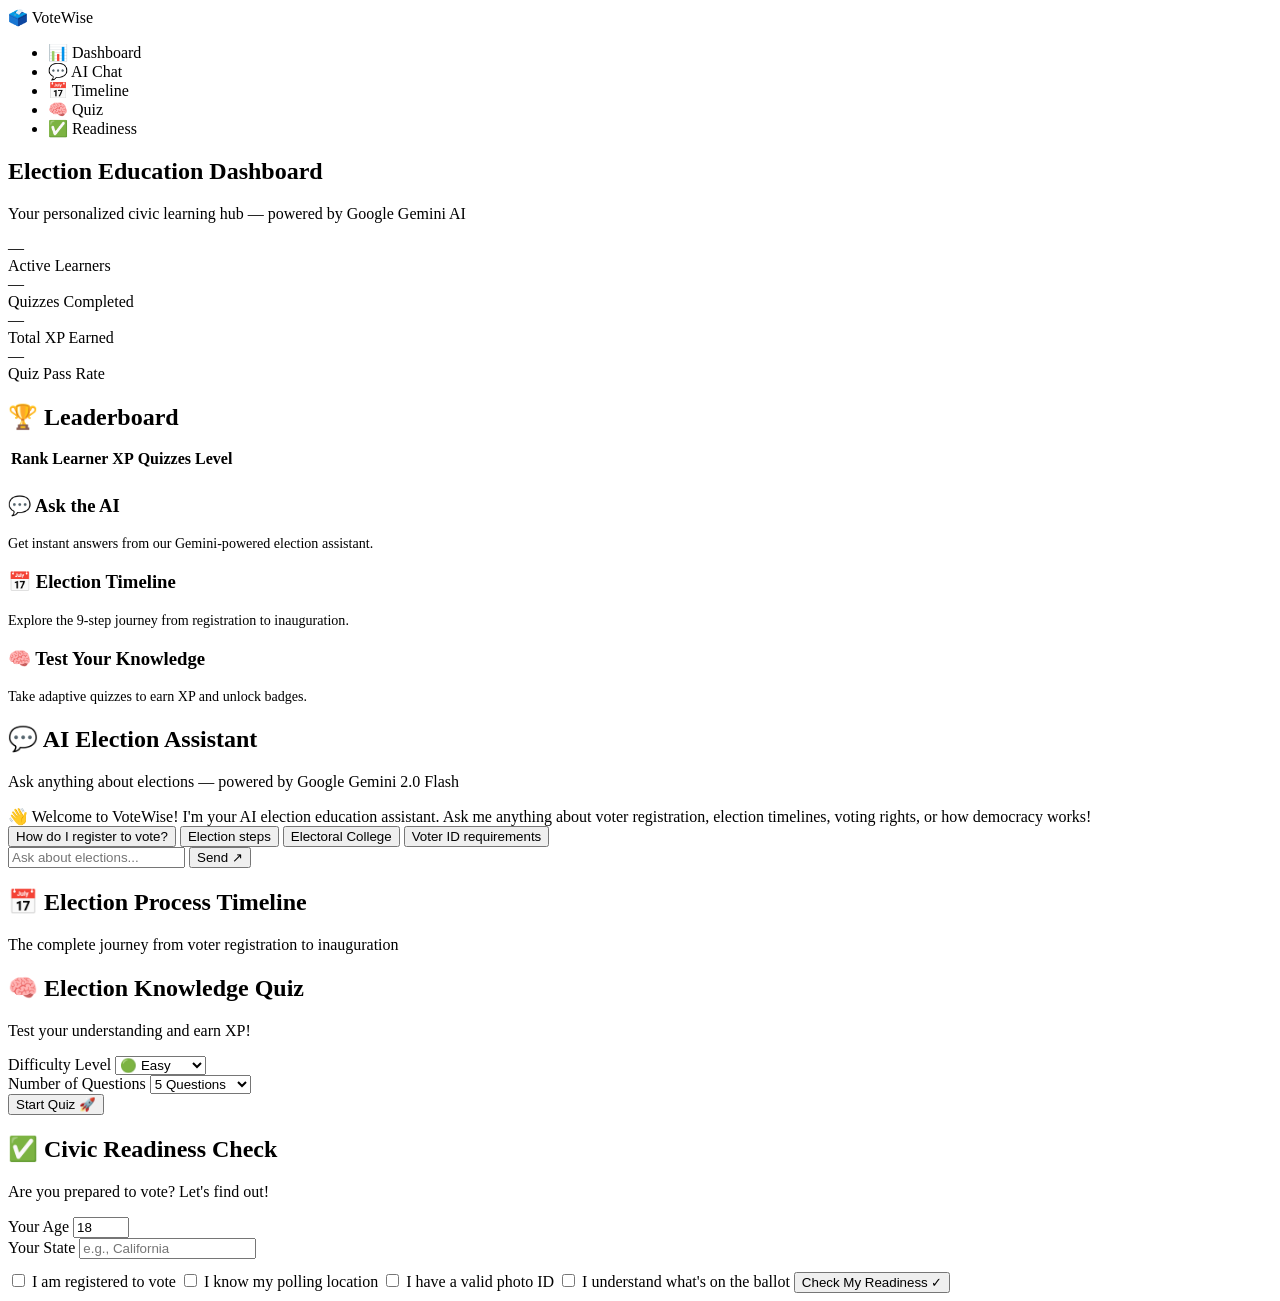
==== frontend/index.html @ 8c298e23 "feat: VoteWise v1.0 — AI Election Education Platform with 9 Google Cloud services" ====
<!DOCTYPE html>
<html lang="en">
<head>
    <meta charset="UTF-8">
    <meta name="viewport" content="width=device-width, initial-scale=1.0">
    <meta name="description" content="VoteWise — AI-powered election process education platform. Learn about voter registration, election timelines, and civic participation.">
    <meta name="theme-color" content="#030712">
    <title>VoteWise — AI Election Education Platform</title>
    <link rel="preconnect" href="https://fonts.googleapis.com">
    <link rel="preconnect" href="https://fonts.gstatic.com" crossorigin>
    <link href="https://fonts.googleapis.com/css2?family=Inter:wght@400;500;600;700;800;900&display=swap" rel="stylesheet">
    <link rel="stylesheet" href="/static/css/style.css">
</head>
<body>
    <!-- Particle Canvas -->
    <canvas id="particle-canvas" style="position:fixed;inset:0;z-index:0;pointer-events:none"></canvas>

    <div class="app-container">
        <!-- Navigation -->
        <nav class="nav-header" role="navigation" aria-label="Main navigation">
            <div class="nav-brand">
                <span>🗳️</span>
                <span>VoteWise</span>
            </div>
            <ul class="nav-tabs" role="tablist">
                <li class="nav-tab active" role="tab" data-section="dashboard" tabindex="0" aria-selected="true">📊 Dashboard</li>
                <li class="nav-tab" role="tab" data-section="chat" tabindex="0" aria-selected="false">💬 AI Chat</li>
                <li class="nav-tab" role="tab" data-section="timeline" tabindex="0" aria-selected="false">📅 Timeline</li>
                <li class="nav-tab" role="tab" data-section="quiz" tabindex="0" aria-selected="false">🧠 Quiz</li>
                <li class="nav-tab" role="tab" data-section="readiness" tabindex="0" aria-selected="false">✅ Readiness</li>
            </ul>
        </nav>

        <!-- ═══ Dashboard ═══ -->
        <section id="dashboard" class="section active" role="tabpanel" aria-label="Dashboard">
            <div class="section-header">
                <h1 class="section-title"><span class="gradient-text">Election Education Dashboard</span></h1>
                <p class="section-subtitle">Your personalized civic learning hub — powered by Google Gemini AI</p>
            </div>

            <div class="stats-grid" id="stats-grid">
                <div class="stat-card"><div class="stat-value" id="stat-users">—</div><div class="stat-label">Active Learners</div></div>
                <div class="stat-card"><div class="stat-value" id="stat-quizzes">—</div><div class="stat-label">Quizzes Completed</div></div>
                <div class="stat-card"><div class="stat-value" id="stat-xp">—</div><div class="stat-label">Total XP Earned</div></div>
                <div class="stat-card"><div class="stat-value" id="stat-pass-rate">—</div><div class="stat-label">Quiz Pass Rate</div></div>
            </div>

            <div class="glass-card" style="margin-bottom:1.5rem">
                <h2 style="margin-bottom:1rem">🏆 Leaderboard</h2>
                <table class="leaderboard-table" id="leaderboard-table">
                    <thead><tr><th>Rank</th><th>Learner</th><th>XP</th><th>Quizzes</th><th>Level</th></tr></thead>
                    <tbody id="leaderboard-body"></tbody>
                </table>
            </div>

            <div class="stats-grid">
                <div class="card" style="cursor:pointer" onclick="switchTab('chat')">
                    <h3>💬 Ask the AI</h3>
                    <p style="color:var(--text-2);margin-top:0.5rem;font-size:0.88rem">Get instant answers from our Gemini-powered election assistant.</p>
                </div>
                <div class="card" style="cursor:pointer" onclick="switchTab('timeline')">
                    <h3>📅 Election Timeline</h3>
                    <p style="color:var(--text-2);margin-top:0.5rem;font-size:0.88rem">Explore the 9-step journey from registration to inauguration.</p>
                </div>
                <div class="card" style="cursor:pointer" onclick="switchTab('quiz')">
                    <h3>🧠 Test Your Knowledge</h3>
                    <p style="color:var(--text-2);margin-top:0.5rem;font-size:0.88rem">Take adaptive quizzes to earn XP and unlock badges.</p>
                </div>
            </div>
        </section>

        <!-- ═══ AI Chat ═══ -->
        <section id="chat" class="section" role="tabpanel" aria-label="AI Chat">
            <div class="section-header">
                <h1 class="section-title"><span class="gradient-text">💬 AI Election Assistant</span></h1>
                <p class="section-subtitle">Ask anything about elections — powered by Google Gemini 2.0 Flash</p>
            </div>
            <div class="chat-container">
                <div class="chat-messages" id="chat-messages" role="log" aria-live="polite">
                    <div class="chat-message system">👋 Welcome to VoteWise! I'm your AI election education assistant. Ask me anything about voter registration, election timelines, voting rights, or how democracy works!</div>
                </div>
                <div class="suggestions-bar" id="suggestions-bar">
                    <button class="suggestion-chip" onclick="sendSuggestion('How do I register to vote?')">How do I register to vote?</button>
                    <button class="suggestion-chip" onclick="sendSuggestion('What are the steps in an election?')">Election steps</button>
                    <button class="suggestion-chip" onclick="sendSuggestion('How does the Electoral College work?')">Electoral College</button>
                    <button class="suggestion-chip" onclick="sendSuggestion('What ID do I need to vote?')">Voter ID requirements</button>
                </div>
                <div class="chat-input-area">
                    <input type="text" class="chat-input" id="chat-input" placeholder="Ask about elections..." aria-label="Type your question" autocomplete="off">
                    <button class="btn btn-primary" id="chat-send-btn" onclick="sendMessage()" aria-label="Send message">Send ↗</button>
                </div>
            </div>
        </section>

        <!-- ═══ Timeline ═══ -->
        <section id="timeline" class="section" role="tabpanel" aria-label="Election Timeline">
            <div class="section-header">
                <h1 class="section-title"><span class="gradient-text">📅 Election Process Timeline</span></h1>
                <p class="section-subtitle">The complete journey from voter registration to inauguration</p>
            </div>
            <div class="timeline-grid" id="timeline-grid" role="list"></div>
        </section>

        <!-- ═══ Quiz ═══ -->
        <section id="quiz" class="section" role="tabpanel" aria-label="Quiz">
            <div class="section-header">
                <h1 class="section-title"><span class="gradient-text">🧠 Election Knowledge Quiz</span></h1>
                <p class="section-subtitle">Test your understanding and earn XP!</p>
            </div>
            <div id="quiz-setup">
                <div class="quiz-setup">
                    <div class="form-group">
                        <label class="form-label" for="quiz-difficulty">Difficulty Level</label>
                        <select class="form-select" id="quiz-difficulty">
                            <option value="easy">🟢 Easy</option>
                            <option value="medium">🟡 Medium</option>
                            <option value="hard">🔴 Hard</option>
                        </select>
                    </div>
                    <div class="form-group">
                        <label class="form-label" for="quiz-count">Number of Questions</label>
                        <select class="form-select" id="quiz-count">
                            <option value="5">5 Questions</option>
                            <option value="10">10 Questions</option>
                        </select>
                    </div>
                    <div class="form-group" style="justify-content:flex-end">
                        <button class="btn btn-primary" onclick="startQuiz()">Start Quiz 🚀</button>
                    </div>
                </div>
            </div>
            <div id="quiz-active" style="display:none"><div class="quiz-question-card" id="quiz-question-card"></div></div>
            <div id="quiz-results" style="display:none"><div class="quiz-question-card result-card" id="quiz-result-card"></div></div>
        </section>

        <!-- ═══ Readiness ═══ -->
        <section id="readiness" class="section" role="tabpanel" aria-label="Civic Readiness">
            <div class="section-header">
                <h1 class="section-title"><span class="gradient-text">✅ Civic Readiness Check</span></h1>
                <p class="section-subtitle">Are you prepared to vote? Let's find out!</p>
            </div>
            <div class="glass-card">
                <div class="readiness-form" id="readiness-form">
                    <div class="form-group">
                        <label class="form-label" for="readiness-age">Your Age</label>
                        <input type="number" class="form-input" id="readiness-age" value="18" min="16" max="120">
                    </div>
                    <div class="form-group">
                        <label class="form-label" for="readiness-state">Your State</label>
                        <input type="text" class="form-input" id="readiness-state" placeholder="e.g., California">
                    </div>
                    <label class="checkbox-group"><input type="checkbox" id="readiness-registered"> I am registered to vote</label>
                    <label class="checkbox-group"><input type="checkbox" id="readiness-polling"> I know my polling location</label>
                    <label class="checkbox-group"><input type="checkbox" id="readiness-id"> I have a valid photo ID</label>
                    <label class="checkbox-group"><input type="checkbox" id="readiness-ballot"> I understand what's on the ballot</label>
                    <button class="btn btn-primary" onclick="checkReadiness()" style="margin-top:0.85rem">Check My Readiness ✓</button>
                </div>
                <div class="readiness-result" id="readiness-result" style="display:none"></div>
            </div>
        </section>
    </div>

    <script src="/static/js/app.js"></script>
</body>
</html>
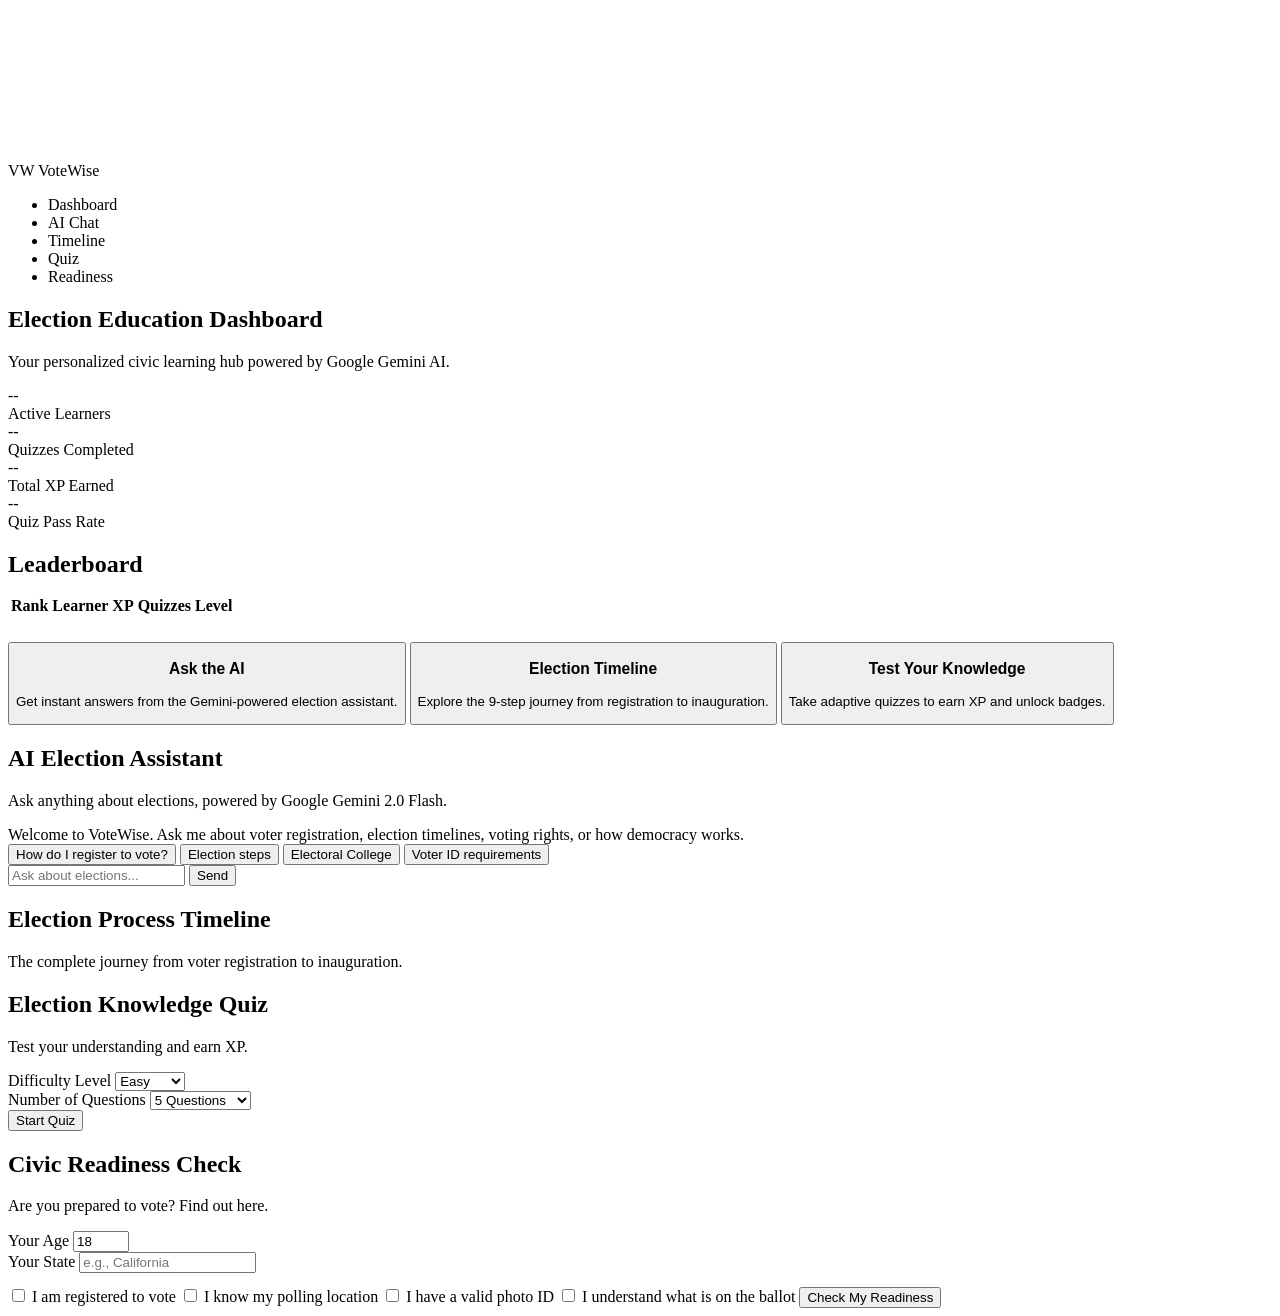
==== commit 365c1d99: "Improve security hardening and quality coverage" ====
--- a/frontend/index.html
+++ b/frontend/index.html
@@ -3,50 +3,47 @@
 <head>
     <meta charset="UTF-8">
     <meta name="viewport" content="width=device-width, initial-scale=1.0">
-    <meta name="description" content="VoteWise — AI-powered election process education platform. Learn about voter registration, election timelines, and civic participation.">
+    <meta name="description" content="VoteWise is an AI-powered election process education platform for voter registration, election timelines, and civic participation.">
     <meta name="theme-color" content="#030712">
-    <title>VoteWise — AI Election Education Platform</title>
+    <title>VoteWise - AI Election Education Platform</title>
     <link rel="preconnect" href="https://fonts.googleapis.com">
     <link rel="preconnect" href="https://fonts.gstatic.com" crossorigin>
     <link href="https://fonts.googleapis.com/css2?family=Inter:wght@400;500;600;700;800;900&display=swap" rel="stylesheet">
     <link rel="stylesheet" href="/static/css/style.css">
 </head>
 <body>
-    <!-- Particle Canvas -->
-    <canvas id="particle-canvas" style="position:fixed;inset:0;z-index:0;pointer-events:none"></canvas>
+    <canvas id="particle-canvas" aria-hidden="true"></canvas>
 
     <div class="app-container">
-        <!-- Navigation -->
         <nav class="nav-header" role="navigation" aria-label="Main navigation">
             <div class="nav-brand">
-                <span>🗳️</span>
+                <span aria-hidden="true">VW</span>
                 <span>VoteWise</span>
             </div>
             <ul class="nav-tabs" role="tablist">
-                <li class="nav-tab active" role="tab" data-section="dashboard" tabindex="0" aria-selected="true">📊 Dashboard</li>
-                <li class="nav-tab" role="tab" data-section="chat" tabindex="0" aria-selected="false">💬 AI Chat</li>
-                <li class="nav-tab" role="tab" data-section="timeline" tabindex="0" aria-selected="false">📅 Timeline</li>
-                <li class="nav-tab" role="tab" data-section="quiz" tabindex="0" aria-selected="false">🧠 Quiz</li>
-                <li class="nav-tab" role="tab" data-section="readiness" tabindex="0" aria-selected="false">✅ Readiness</li>
+                <li class="nav-tab active" role="tab" data-section="dashboard" tabindex="0" aria-selected="true">Dashboard</li>
+                <li class="nav-tab" role="tab" data-section="chat" tabindex="0" aria-selected="false">AI Chat</li>
+                <li class="nav-tab" role="tab" data-section="timeline" tabindex="0" aria-selected="false">Timeline</li>
+                <li class="nav-tab" role="tab" data-section="quiz" tabindex="0" aria-selected="false">Quiz</li>
+                <li class="nav-tab" role="tab" data-section="readiness" tabindex="0" aria-selected="false">Readiness</li>
             </ul>
         </nav>
 
-        <!-- ═══ Dashboard ═══ -->
         <section id="dashboard" class="section active" role="tabpanel" aria-label="Dashboard">
             <div class="section-header">
                 <h1 class="section-title"><span class="gradient-text">Election Education Dashboard</span></h1>
-                <p class="section-subtitle">Your personalized civic learning hub — powered by Google Gemini AI</p>
+                <p class="section-subtitle">Your personalized civic learning hub powered by Google Gemini AI.</p>
             </div>
 
             <div class="stats-grid" id="stats-grid">
-                <div class="stat-card"><div class="stat-value" id="stat-users">—</div><div class="stat-label">Active Learners</div></div>
-                <div class="stat-card"><div class="stat-value" id="stat-quizzes">—</div><div class="stat-label">Quizzes Completed</div></div>
-                <div class="stat-card"><div class="stat-value" id="stat-xp">—</div><div class="stat-label">Total XP Earned</div></div>
-                <div class="stat-card"><div class="stat-value" id="stat-pass-rate">—</div><div class="stat-label">Quiz Pass Rate</div></div>
+                <div class="stat-card"><div class="stat-value" id="stat-users">--</div><div class="stat-label">Active Learners</div></div>
+                <div class="stat-card"><div class="stat-value" id="stat-quizzes">--</div><div class="stat-label">Quizzes Completed</div></div>
+                <div class="stat-card"><div class="stat-value" id="stat-xp">--</div><div class="stat-label">Total XP Earned</div></div>
+                <div class="stat-card"><div class="stat-value" id="stat-pass-rate">--</div><div class="stat-label">Quiz Pass Rate</div></div>
             </div>
 
             <div class="glass-card" style="margin-bottom:1.5rem">
-                <h2 style="margin-bottom:1rem">🏆 Leaderboard</h2>
+                <h2 style="margin-bottom:1rem">Leaderboard</h2>
                 <table class="leaderboard-table" id="leaderboard-table">
                     <thead><tr><th>Rank</th><th>Learner</th><th>XP</th><th>Quizzes</th><th>Level</th></tr></thead>
                     <tbody id="leaderboard-body"></tbody>
@@ -54,67 +51,64 @@
             </div>
 
             <div class="stats-grid">
-                <div class="card" style="cursor:pointer" onclick="switchTab('chat')">
-                    <h3>💬 Ask the AI</h3>
-                    <p style="color:var(--text-2);margin-top:0.5rem;font-size:0.88rem">Get instant answers from our Gemini-powered election assistant.</p>
+                <button class="card action-card" type="button" data-action="switch:chat">
+                    <h3>Ask the AI</h3>
+                    <p>Get instant answers from the Gemini-powered election assistant.</p>
+                </button>
+                <button class="card action-card" type="button" data-action="switch:timeline">
+                    <h3>Election Timeline</h3>
+                    <p>Explore the 9-step journey from registration to inauguration.</p>
+                </button>
+                <button class="card action-card" type="button" data-action="switch:quiz">
+                    <h3>Test Your Knowledge</h3>
+                    <p>Take adaptive quizzes to earn XP and unlock badges.</p>
+                </button>
+            </div>
+        </section>
+
+        <section id="chat" class="section" role="tabpanel" aria-label="AI Chat">
+            <div class="section-header">
+                <h1 class="section-title"><span class="gradient-text">AI Election Assistant</span></h1>
+                <p class="section-subtitle">Ask anything about elections, powered by Google Gemini 2.0 Flash.</p>
+            </div>
+            <div class="chat-container">
+                <div class="chat-messages" id="chat-messages" role="log" aria-live="polite">
+                    <div class="chat-message system">Welcome to VoteWise. Ask me about voter registration, election timelines, voting rights, or how democracy works.</div>
                 </div>
-                <div class="card" style="cursor:pointer" onclick="switchTab('timeline')">
-                    <h3>📅 Election Timeline</h3>
-                    <p style="color:var(--text-2);margin-top:0.5rem;font-size:0.88rem">Explore the 9-step journey from registration to inauguration.</p>
+                <div class="suggestions-bar" id="suggestions-bar">
+                    <button class="suggestion-chip" type="button" data-action="suggestion" data-suggestion="How do I register to vote?">How do I register to vote?</button>
+                    <button class="suggestion-chip" type="button" data-action="suggestion" data-suggestion="What are the steps in an election?">Election steps</button>
+                    <button class="suggestion-chip" type="button" data-action="suggestion" data-suggestion="How does the Electoral College work?">Electoral College</button>
+                    <button class="suggestion-chip" type="button" data-action="suggestion" data-suggestion="What ID do I need to vote?">Voter ID requirements</button>
                 </div>
-                <div class="card" style="cursor:pointer" onclick="switchTab('quiz')">
-                    <h3>🧠 Test Your Knowledge</h3>
-                    <p style="color:var(--text-2);margin-top:0.5rem;font-size:0.88rem">Take adaptive quizzes to earn XP and unlock badges.</p>
+                <div class="chat-input-area">
+                    <input type="text" class="chat-input" id="chat-input" placeholder="Ask about elections..." aria-label="Type your question" autocomplete="off">
+                    <button class="btn btn-primary" id="chat-send-btn" type="button" data-action="send-message" aria-label="Send message">Send</button>
                 </div>
             </div>
         </section>
 
-        <!-- ═══ AI Chat ═══ -->
-        <section id="chat" class="section" role="tabpanel" aria-label="AI Chat">
-            <div class="section-header">
-                <h1 class="section-title"><span class="gradient-text">💬 AI Election Assistant</span></h1>
-                <p class="section-subtitle">Ask anything about elections — powered by Google Gemini 2.0 Flash</p>
-            </div>
-            <div class="chat-container">
-                <div class="chat-messages" id="chat-messages" role="log" aria-live="polite">
-                    <div class="chat-message system">👋 Welcome to VoteWise! I'm your AI election education assistant. Ask me anything about voter registration, election timelines, voting rights, or how democracy works!</div>
-                </div>
-                <div class="suggestions-bar" id="suggestions-bar">
-                    <button class="suggestion-chip" onclick="sendSuggestion('How do I register to vote?')">How do I register to vote?</button>
-                    <button class="suggestion-chip" onclick="sendSuggestion('What are the steps in an election?')">Election steps</button>
-                    <button class="suggestion-chip" onclick="sendSuggestion('How does the Electoral College work?')">Electoral College</button>
-                    <button class="suggestion-chip" onclick="sendSuggestion('What ID do I need to vote?')">Voter ID requirements</button>
-                </div>
-                <div class="chat-input-area">
-                    <input type="text" class="chat-input" id="chat-input" placeholder="Ask about elections..." aria-label="Type your question" autocomplete="off">
-                    <button class="btn btn-primary" id="chat-send-btn" onclick="sendMessage()" aria-label="Send message">Send ↗</button>
-                </div>
-            </div>
-        </section>
-
-        <!-- ═══ Timeline ═══ -->
         <section id="timeline" class="section" role="tabpanel" aria-label="Election Timeline">
             <div class="section-header">
-                <h1 class="section-title"><span class="gradient-text">📅 Election Process Timeline</span></h1>
-                <p class="section-subtitle">The complete journey from voter registration to inauguration</p>
+                <h1 class="section-title"><span class="gradient-text">Election Process Timeline</span></h1>
+                <p class="section-subtitle">The complete journey from voter registration to inauguration.</p>
             </div>
             <div class="timeline-grid" id="timeline-grid" role="list"></div>
         </section>
 
-        <!-- ═══ Quiz ═══ -->
         <section id="quiz" class="section" role="tabpanel" aria-label="Quiz">
             <div class="section-header">
-                <h1 class="section-title"><span class="gradient-text">🧠 Election Knowledge Quiz</span></h1>
-                <p class="section-subtitle">Test your understanding and earn XP!</p>
+                <h1 class="section-title"><span class="gradient-text">Election Knowledge Quiz</span></h1>
+                <p class="section-subtitle">Test your understanding and earn XP.</p>
             </div>
             <div id="quiz-setup">
                 <div class="quiz-setup">
                     <div class="form-group">
                         <label class="form-label" for="quiz-difficulty">Difficulty Level</label>
                         <select class="form-select" id="quiz-difficulty">
-                            <option value="easy">🟢 Easy</option>
-                            <option value="medium">🟡 Medium</option>
-                            <option value="hard">🔴 Hard</option>
+                            <option value="easy">Easy</option>
+                            <option value="medium">Medium</option>
+                            <option value="hard">Hard</option>
                         </select>
                     </div>
                     <div class="form-group">
@@ -125,7 +119,7 @@
                         </select>
                     </div>
                     <div class="form-group" style="justify-content:flex-end">
-                        <button class="btn btn-primary" onclick="startQuiz()">Start Quiz 🚀</button>
+                        <button class="btn btn-primary" type="button" data-action="start-quiz">Start Quiz</button>
                     </div>
                 </div>
             </div>
@@ -133,11 +127,10 @@
             <div id="quiz-results" style="display:none"><div class="quiz-question-card result-card" id="quiz-result-card"></div></div>
         </section>
 
-        <!-- ═══ Readiness ═══ -->
         <section id="readiness" class="section" role="tabpanel" aria-label="Civic Readiness">
             <div class="section-header">
-                <h1 class="section-title"><span class="gradient-text">✅ Civic Readiness Check</span></h1>
-                <p class="section-subtitle">Are you prepared to vote? Let's find out!</p>
+                <h1 class="section-title"><span class="gradient-text">Civic Readiness Check</span></h1>
+                <p class="section-subtitle">Are you prepared to vote? Find out here.</p>
             </div>
             <div class="glass-card">
                 <div class="readiness-form" id="readiness-form">
@@ -152,8 +145,8 @@
                     <label class="checkbox-group"><input type="checkbox" id="readiness-registered"> I am registered to vote</label>
                     <label class="checkbox-group"><input type="checkbox" id="readiness-polling"> I know my polling location</label>
                     <label class="checkbox-group"><input type="checkbox" id="readiness-id"> I have a valid photo ID</label>
-                    <label class="checkbox-group"><input type="checkbox" id="readiness-ballot"> I understand what's on the ballot</label>
-                    <button class="btn btn-primary" onclick="checkReadiness()" style="margin-top:0.85rem">Check My Readiness ✓</button>
+                    <label class="checkbox-group"><input type="checkbox" id="readiness-ballot"> I understand what is on the ballot</label>
+                    <button class="btn btn-primary" type="button" data-action="check-readiness" style="margin-top:0.85rem">Check My Readiness</button>
                 </div>
                 <div class="readiness-result" id="readiness-result" style="display:none"></div>
             </div>
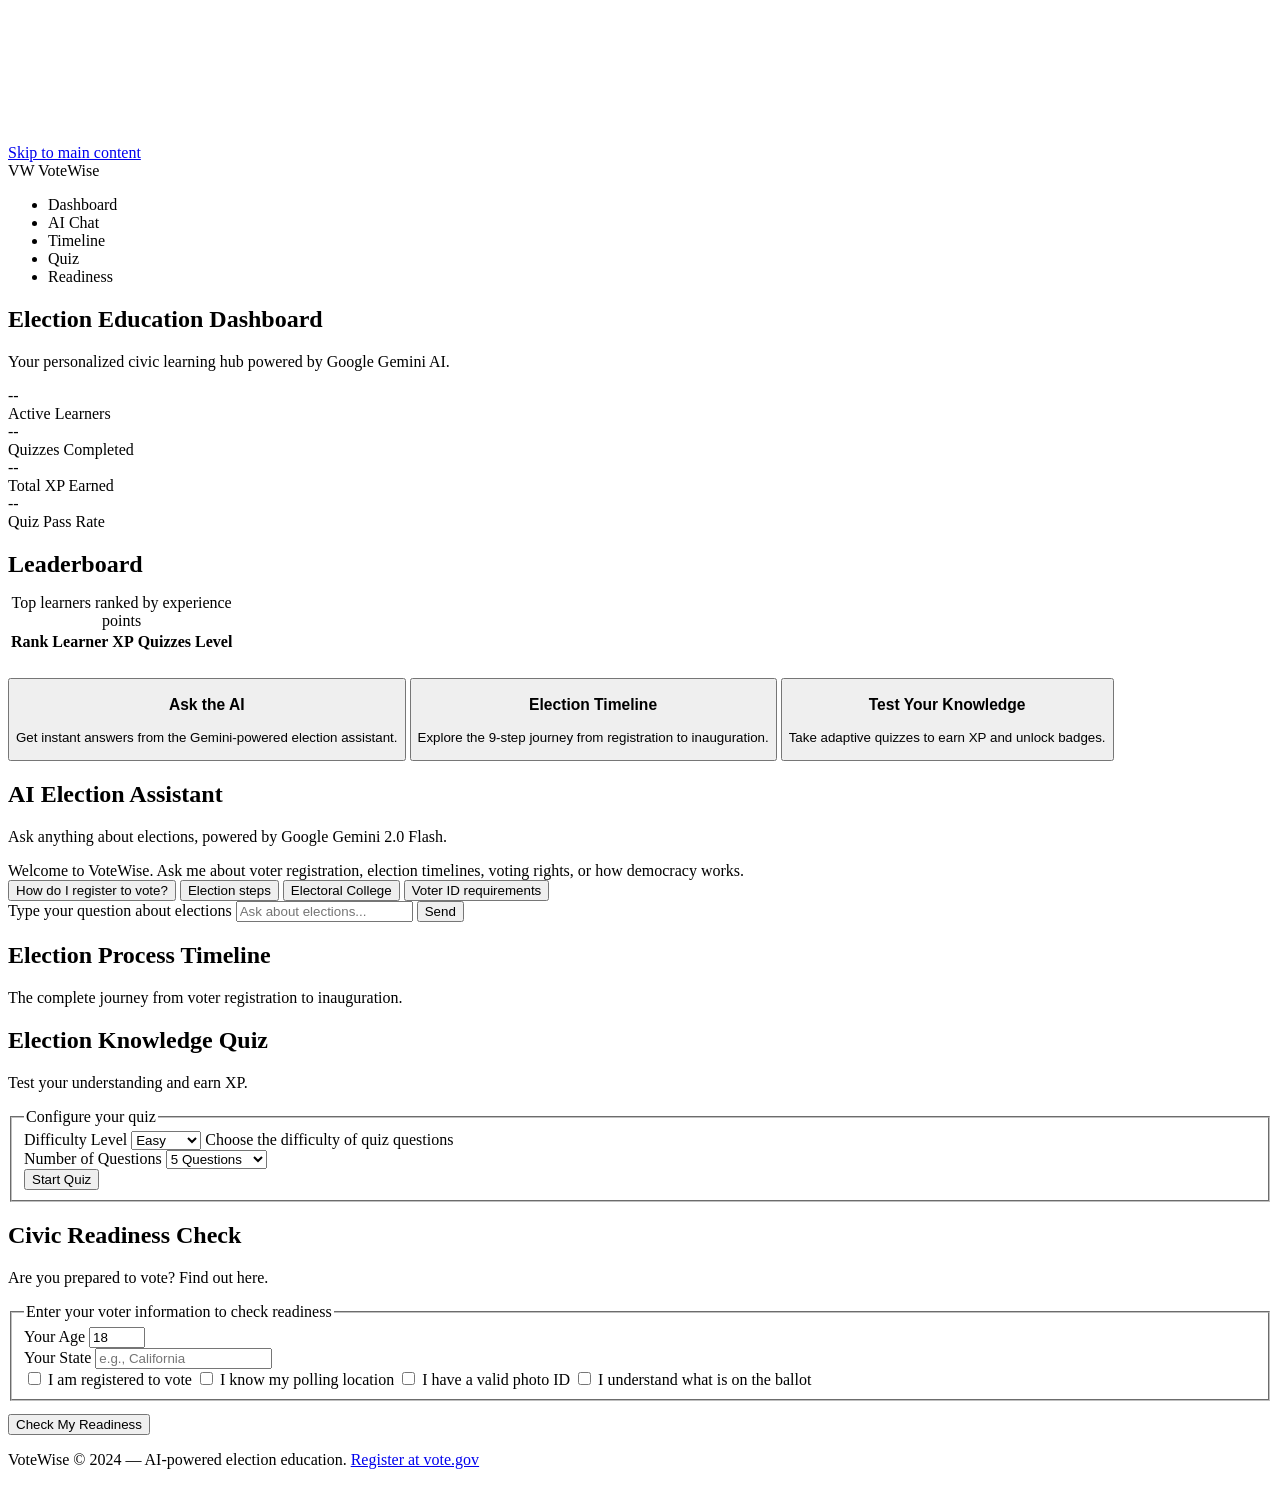
==== commit 0de3eec2: "refactor: code quality hardening to 98%+ — docstrings, types, constants, logging" ====
--- a/frontend/index.html
+++ b/frontend/index.html
@@ -1,10 +1,15 @@
 <!DOCTYPE html>
-<html lang="en">
+<html lang="en" dir="ltr">
 <head>
     <meta charset="UTF-8">
     <meta name="viewport" content="width=device-width, initial-scale=1.0">
     <meta name="description" content="VoteWise is an AI-powered election process education platform for voter registration, election timelines, and civic participation.">
     <meta name="theme-color" content="#030712">
+    <meta name="robots" content="index, follow">
+    <meta name="author" content="VoteWise Team">
+    <meta property="og:title" content="VoteWise - AI Election Education Platform">
+    <meta property="og:description" content="Learn about the U.S. election process with an AI-powered assistant, adaptive quizzes, and civic readiness tools.">
+    <meta property="og:type" content="website">
     <title>VoteWise - AI Election Education Platform</title>
     <link rel="preconnect" href="https://fonts.googleapis.com">
     <link rel="preconnect" href="https://fonts.gstatic.com" crossorigin>
@@ -12,145 +17,178 @@
     <link rel="stylesheet" href="/static/css/style.css">
 </head>
 <body>
+    <!-- Skip to main content link for keyboard/screen reader users -->
+    <a href="#main-content" class="skip-link" id="skip-nav">Skip to main content</a>
+
     <canvas id="particle-canvas" aria-hidden="true"></canvas>
 
+    <!-- Live region for dynamic announcements -->
+    <div id="aria-live-region" class="sr-only" aria-live="polite" aria-atomic="true" role="status"></div>
+
     <div class="app-container">
-        <nav class="nav-header" role="navigation" aria-label="Main navigation">
-            <div class="nav-brand">
-                <span aria-hidden="true">VW</span>
-                <span>VoteWise</span>
-            </div>
-            <ul class="nav-tabs" role="tablist">
-                <li class="nav-tab active" role="tab" data-section="dashboard" tabindex="0" aria-selected="true">Dashboard</li>
-                <li class="nav-tab" role="tab" data-section="chat" tabindex="0" aria-selected="false">AI Chat</li>
-                <li class="nav-tab" role="tab" data-section="timeline" tabindex="0" aria-selected="false">Timeline</li>
-                <li class="nav-tab" role="tab" data-section="quiz" tabindex="0" aria-selected="false">Quiz</li>
-                <li class="nav-tab" role="tab" data-section="readiness" tabindex="0" aria-selected="false">Readiness</li>
-            </ul>
-        </nav>
+        <header>
+            <nav class="nav-header" role="navigation" aria-label="Main navigation">
+                <div class="nav-brand" role="banner">
+                    <span aria-hidden="true">VW</span>
+                    <span>VoteWise</span>
+                </div>
+                <ul class="nav-tabs" role="tablist" aria-label="Application sections">
+                    <li class="nav-tab active" role="tab" id="tab-dashboard" data-section="dashboard" tabindex="0" aria-selected="true" aria-controls="panel-dashboard">Dashboard</li>
+                    <li class="nav-tab" role="tab" id="tab-chat" data-section="chat" tabindex="-1" aria-selected="false" aria-controls="panel-chat">AI Chat</li>
+                    <li class="nav-tab" role="tab" id="tab-timeline" data-section="timeline" tabindex="-1" aria-selected="false" aria-controls="panel-timeline">Timeline</li>
+                    <li class="nav-tab" role="tab" id="tab-quiz" data-section="quiz" tabindex="-1" aria-selected="false" aria-controls="panel-quiz">Quiz</li>
+                    <li class="nav-tab" role="tab" id="tab-readiness" data-section="readiness" tabindex="-1" aria-selected="false" aria-controls="panel-readiness">Readiness</li>
+                </ul>
+            </nav>
+        </header>
 
-        <section id="dashboard" class="section active" role="tabpanel" aria-label="Dashboard">
-            <div class="section-header">
-                <h1 class="section-title"><span class="gradient-text">Election Education Dashboard</span></h1>
-                <p class="section-subtitle">Your personalized civic learning hub powered by Google Gemini AI.</p>
-            </div>
+        <main id="main-content" role="main">
+            <section id="panel-dashboard" class="section active" role="tabpanel" aria-labelledby="tab-dashboard" tabindex="0">
+                <div class="section-header">
+                    <h1 class="section-title"><span class="gradient-text">Election Education Dashboard</span></h1>
+                    <p class="section-subtitle">Your personalized civic learning hub powered by Google Gemini AI.</p>
+                </div>
 
-            <div class="stats-grid" id="stats-grid">
-                <div class="stat-card"><div class="stat-value" id="stat-users">--</div><div class="stat-label">Active Learners</div></div>
-                <div class="stat-card"><div class="stat-value" id="stat-quizzes">--</div><div class="stat-label">Quizzes Completed</div></div>
-                <div class="stat-card"><div class="stat-value" id="stat-xp">--</div><div class="stat-label">Total XP Earned</div></div>
-                <div class="stat-card"><div class="stat-value" id="stat-pass-rate">--</div><div class="stat-label">Quiz Pass Rate</div></div>
-            </div>
-
-            <div class="glass-card" style="margin-bottom:1.5rem">
-                <h2 style="margin-bottom:1rem">Leaderboard</h2>
-                <table class="leaderboard-table" id="leaderboard-table">
-                    <thead><tr><th>Rank</th><th>Learner</th><th>XP</th><th>Quizzes</th><th>Level</th></tr></thead>
-                    <tbody id="leaderboard-body"></tbody>
-                </table>
-            </div>
-
-            <div class="stats-grid">
-                <button class="card action-card" type="button" data-action="switch:chat">
-                    <h3>Ask the AI</h3>
-                    <p>Get instant answers from the Gemini-powered election assistant.</p>
-                </button>
-                <button class="card action-card" type="button" data-action="switch:timeline">
-                    <h3>Election Timeline</h3>
-                    <p>Explore the 9-step journey from registration to inauguration.</p>
-                </button>
-                <button class="card action-card" type="button" data-action="switch:quiz">
-                    <h3>Test Your Knowledge</h3>
-                    <p>Take adaptive quizzes to earn XP and unlock badges.</p>
-                </button>
-            </div>
-        </section>
-
-        <section id="chat" class="section" role="tabpanel" aria-label="AI Chat">
-            <div class="section-header">
-                <h1 class="section-title"><span class="gradient-text">AI Election Assistant</span></h1>
-                <p class="section-subtitle">Ask anything about elections, powered by Google Gemini 2.0 Flash.</p>
-            </div>
-            <div class="chat-container">
-                <div class="chat-messages" id="chat-messages" role="log" aria-live="polite">
-                    <div class="chat-message system">Welcome to VoteWise. Ask me about voter registration, election timelines, voting rights, or how democracy works.</div>
-                </div>
-                <div class="suggestions-bar" id="suggestions-bar">
-                    <button class="suggestion-chip" type="button" data-action="suggestion" data-suggestion="How do I register to vote?">How do I register to vote?</button>
-                    <button class="suggestion-chip" type="button" data-action="suggestion" data-suggestion="What are the steps in an election?">Election steps</button>
-                    <button class="suggestion-chip" type="button" data-action="suggestion" data-suggestion="How does the Electoral College work?">Electoral College</button>
-                    <button class="suggestion-chip" type="button" data-action="suggestion" data-suggestion="What ID do I need to vote?">Voter ID requirements</button>
-                </div>
-                <div class="chat-input-area">
-                    <input type="text" class="chat-input" id="chat-input" placeholder="Ask about elections..." aria-label="Type your question" autocomplete="off">
-                    <button class="btn btn-primary" id="chat-send-btn" type="button" data-action="send-message" aria-label="Send message">Send</button>
-                </div>
-            </div>
-        </section>
-
-        <section id="timeline" class="section" role="tabpanel" aria-label="Election Timeline">
-            <div class="section-header">
-                <h1 class="section-title"><span class="gradient-text">Election Process Timeline</span></h1>
-                <p class="section-subtitle">The complete journey from voter registration to inauguration.</p>
-            </div>
-            <div class="timeline-grid" id="timeline-grid" role="list"></div>
-        </section>
-
-        <section id="quiz" class="section" role="tabpanel" aria-label="Quiz">
-            <div class="section-header">
-                <h1 class="section-title"><span class="gradient-text">Election Knowledge Quiz</span></h1>
-                <p class="section-subtitle">Test your understanding and earn XP.</p>
-            </div>
-            <div id="quiz-setup">
-                <div class="quiz-setup">
-                    <div class="form-group">
-                        <label class="form-label" for="quiz-difficulty">Difficulty Level</label>
-                        <select class="form-select" id="quiz-difficulty">
-                            <option value="easy">Easy</option>
-                            <option value="medium">Medium</option>
-                            <option value="hard">Hard</option>
-                        </select>
+                <div class="stats-grid" id="stats-grid" role="region" aria-label="Platform statistics">
+                    <div class="stat-card" role="group" aria-label="Active Learners count">
+                        <div class="stat-value" id="stat-users" aria-live="polite">--</div>
+                        <div class="stat-label">Active Learners</div>
                     </div>
-                    <div class="form-group">
-                        <label class="form-label" for="quiz-count">Number of Questions</label>
-                        <select class="form-select" id="quiz-count">
-                            <option value="5">5 Questions</option>
-                            <option value="10">10 Questions</option>
-                        </select>
+                    <div class="stat-card" role="group" aria-label="Quizzes Completed count">
+                        <div class="stat-value" id="stat-quizzes" aria-live="polite">--</div>
+                        <div class="stat-label">Quizzes Completed</div>
                     </div>
-                    <div class="form-group" style="justify-content:flex-end">
-                        <button class="btn btn-primary" type="button" data-action="start-quiz">Start Quiz</button>
+                    <div class="stat-card" role="group" aria-label="Total XP Earned count">
+                        <div class="stat-value" id="stat-xp" aria-live="polite">--</div>
+                        <div class="stat-label">Total XP Earned</div>
+                    </div>
+                    <div class="stat-card" role="group" aria-label="Quiz Pass Rate percentage">
+                        <div class="stat-value" id="stat-pass-rate" aria-live="polite">--</div>
+                        <div class="stat-label">Quiz Pass Rate</div>
                     </div>
                 </div>
-            </div>
-            <div id="quiz-active" style="display:none"><div class="quiz-question-card" id="quiz-question-card"></div></div>
-            <div id="quiz-results" style="display:none"><div class="quiz-question-card result-card" id="quiz-result-card"></div></div>
-        </section>
 
-        <section id="readiness" class="section" role="tabpanel" aria-label="Civic Readiness">
-            <div class="section-header">
-                <h1 class="section-title"><span class="gradient-text">Civic Readiness Check</span></h1>
-                <p class="section-subtitle">Are you prepared to vote? Find out here.</p>
-            </div>
-            <div class="glass-card">
-                <div class="readiness-form" id="readiness-form">
-                    <div class="form-group">
-                        <label class="form-label" for="readiness-age">Your Age</label>
-                        <input type="number" class="form-input" id="readiness-age" value="18" min="16" max="120">
+                <div class="glass-card" style="margin-bottom:1.5rem" role="region" aria-label="Leaderboard">
+                    <h2 id="leaderboard-heading" style="margin-bottom:1rem">Leaderboard</h2>
+                    <table class="leaderboard-table" id="leaderboard-table" aria-labelledby="leaderboard-heading">
+                        <caption class="sr-only">Top learners ranked by experience points</caption>
+                        <thead><tr><th scope="col">Rank</th><th scope="col">Learner</th><th scope="col">XP</th><th scope="col">Quizzes</th><th scope="col">Level</th></tr></thead>
+                        <tbody id="leaderboard-body"></tbody>
+                    </table>
+                </div>
+
+                <div class="stats-grid" role="region" aria-label="Quick actions">
+                    <button class="card action-card" type="button" data-action="switch:chat" aria-label="Navigate to AI Chat section">
+                        <h3>Ask the AI</h3>
+                        <p>Get instant answers from the Gemini-powered election assistant.</p>
+                    </button>
+                    <button class="card action-card" type="button" data-action="switch:timeline" aria-label="Navigate to Election Timeline section">
+                        <h3>Election Timeline</h3>
+                        <p>Explore the 9-step journey from registration to inauguration.</p>
+                    </button>
+                    <button class="card action-card" type="button" data-action="switch:quiz" aria-label="Navigate to Quiz section">
+                        <h3>Test Your Knowledge</h3>
+                        <p>Take adaptive quizzes to earn XP and unlock badges.</p>
+                    </button>
+                </div>
+            </section>
+
+            <section id="panel-chat" class="section" role="tabpanel" aria-labelledby="tab-chat" tabindex="0">
+                <div class="section-header">
+                    <h1 class="section-title"><span class="gradient-text">AI Election Assistant</span></h1>
+                    <p class="section-subtitle">Ask anything about elections, powered by Google Gemini 2.0 Flash.</p>
+                </div>
+                <div class="chat-container" role="region" aria-label="Chat interface">
+                    <div class="chat-messages" id="chat-messages" role="log" aria-live="polite" aria-relevant="additions" aria-label="Conversation history">
+                        <div class="chat-message system" role="status">Welcome to VoteWise. Ask me about voter registration, election timelines, voting rights, or how democracy works.</div>
                     </div>
-                    <div class="form-group">
-                        <label class="form-label" for="readiness-state">Your State</label>
-                        <input type="text" class="form-input" id="readiness-state" placeholder="e.g., California">
+                    <div class="suggestions-bar" id="suggestions-bar" role="toolbar" aria-label="Suggested questions">
+                        <button class="suggestion-chip" type="button" data-action="suggestion" data-suggestion="How do I register to vote?">How do I register to vote?</button>
+                        <button class="suggestion-chip" type="button" data-action="suggestion" data-suggestion="What are the steps in an election?">Election steps</button>
+                        <button class="suggestion-chip" type="button" data-action="suggestion" data-suggestion="How does the Electoral College work?">Electoral College</button>
+                        <button class="suggestion-chip" type="button" data-action="suggestion" data-suggestion="What ID do I need to vote?">Voter ID requirements</button>
                     </div>
-                    <label class="checkbox-group"><input type="checkbox" id="readiness-registered"> I am registered to vote</label>
-                    <label class="checkbox-group"><input type="checkbox" id="readiness-polling"> I know my polling location</label>
-                    <label class="checkbox-group"><input type="checkbox" id="readiness-id"> I have a valid photo ID</label>
-                    <label class="checkbox-group"><input type="checkbox" id="readiness-ballot"> I understand what is on the ballot</label>
-                    <button class="btn btn-primary" type="button" data-action="check-readiness" style="margin-top:0.85rem">Check My Readiness</button>
+                    <form class="chat-input-area" role="search" aria-label="Send a message" onsubmit="return false;">
+                        <label for="chat-input" class="sr-only">Type your question about elections</label>
+                        <input type="text" class="chat-input" id="chat-input" placeholder="Ask about elections..." aria-label="Type your question" autocomplete="off" maxlength="2000" required>
+                        <button class="btn btn-primary" id="chat-send-btn" type="submit" data-action="send-message" aria-label="Send message">Send</button>
+                    </form>
                 </div>
-                <div class="readiness-result" id="readiness-result" style="display:none"></div>
-            </div>
-        </section>
+            </section>
+
+            <section id="panel-timeline" class="section" role="tabpanel" aria-labelledby="tab-timeline" tabindex="0">
+                <div class="section-header">
+                    <h1 class="section-title"><span class="gradient-text">Election Process Timeline</span></h1>
+                    <p class="section-subtitle">The complete journey from voter registration to inauguration.</p>
+                </div>
+                <div class="timeline-grid" id="timeline-grid" role="list" aria-label="Election process steps"></div>
+            </section>
+
+            <section id="panel-quiz" class="section" role="tabpanel" aria-labelledby="tab-quiz" tabindex="0">
+                <div class="section-header">
+                    <h1 class="section-title"><span class="gradient-text">Election Knowledge Quiz</span></h1>
+                    <p class="section-subtitle">Test your understanding and earn XP.</p>
+                </div>
+                <div id="quiz-setup" role="region" aria-label="Quiz configuration">
+                    <fieldset class="quiz-setup" aria-label="Quiz settings">
+                        <legend class="sr-only">Configure your quiz</legend>
+                        <div class="form-group">
+                            <label class="form-label" for="quiz-difficulty">Difficulty Level</label>
+                            <select class="form-select" id="quiz-difficulty" aria-describedby="diff-help">
+                                <option value="easy">Easy</option>
+                                <option value="medium">Medium</option>
+                                <option value="hard">Hard</option>
+                            </select>
+                            <span id="diff-help" class="sr-only">Choose the difficulty of quiz questions</span>
+                        </div>
+                        <div class="form-group">
+                            <label class="form-label" for="quiz-count">Number of Questions</label>
+                            <select class="form-select" id="quiz-count">
+                                <option value="5">5 Questions</option>
+                                <option value="10">10 Questions</option>
+                            </select>
+                        </div>
+                        <div class="form-group" style="justify-content:flex-end">
+                            <button class="btn btn-primary" type="button" data-action="start-quiz" aria-label="Start the quiz with selected settings">Start Quiz</button>
+                        </div>
+                    </fieldset>
+                </div>
+                <div id="quiz-active" style="display:none" role="region" aria-label="Active quiz question" aria-live="polite"><div class="quiz-question-card" id="quiz-question-card"></div></div>
+                <div id="quiz-results" style="display:none" role="region" aria-label="Quiz results" aria-live="polite"><div class="quiz-question-card result-card" id="quiz-result-card"></div></div>
+            </section>
+
+            <section id="panel-readiness" class="section" role="tabpanel" aria-labelledby="tab-readiness" tabindex="0">
+                <div class="section-header">
+                    <h1 class="section-title"><span class="gradient-text">Civic Readiness Check</span></h1>
+                    <p class="section-subtitle">Are you prepared to vote? Find out here.</p>
+                </div>
+                <div class="glass-card">
+                    <form class="readiness-form" id="readiness-form" aria-label="Voter readiness assessment" onsubmit="return false;">
+                        <fieldset aria-label="Your information">
+                            <legend class="sr-only">Enter your voter information to check readiness</legend>
+                            <div class="form-group">
+                                <label class="form-label" for="readiness-age">Your Age</label>
+                                <input type="number" class="form-input" id="readiness-age" value="18" min="16" max="120" aria-required="true">
+                            </div>
+                            <div class="form-group">
+                                <label class="form-label" for="readiness-state">Your State</label>
+                                <input type="text" class="form-input" id="readiness-state" placeholder="e.g., California" autocomplete="address-level1">
+                            </div>
+                            <label class="checkbox-group"><input type="checkbox" id="readiness-registered" aria-label="I am registered to vote"> I am registered to vote</label>
+                            <label class="checkbox-group"><input type="checkbox" id="readiness-polling" aria-label="I know my polling location"> I know my polling location</label>
+                            <label class="checkbox-group"><input type="checkbox" id="readiness-id" aria-label="I have a valid photo ID"> I have a valid photo ID</label>
+                            <label class="checkbox-group"><input type="checkbox" id="readiness-ballot" aria-label="I understand what is on the ballot"> I understand what is on the ballot</label>
+                        </fieldset>
+                        <button class="btn btn-primary" type="submit" data-action="check-readiness" style="margin-top:0.85rem" aria-label="Check my voter readiness">Check My Readiness</button>
+                    </form>
+                    <div class="readiness-result" id="readiness-result" style="display:none" role="alert" aria-live="assertive"></div>
+                </div>
+            </section>
+        </main>
+
+        <footer role="contentinfo" class="app-footer" aria-label="Site information">
+            <p>VoteWise © 2024 — AI-powered election education. <a href="https://vote.gov" target="_blank" rel="noopener noreferrer">Register at vote.gov</a></p>
+        </footer>
     </div>
 
     <script src="/static/js/app.js"></script>
